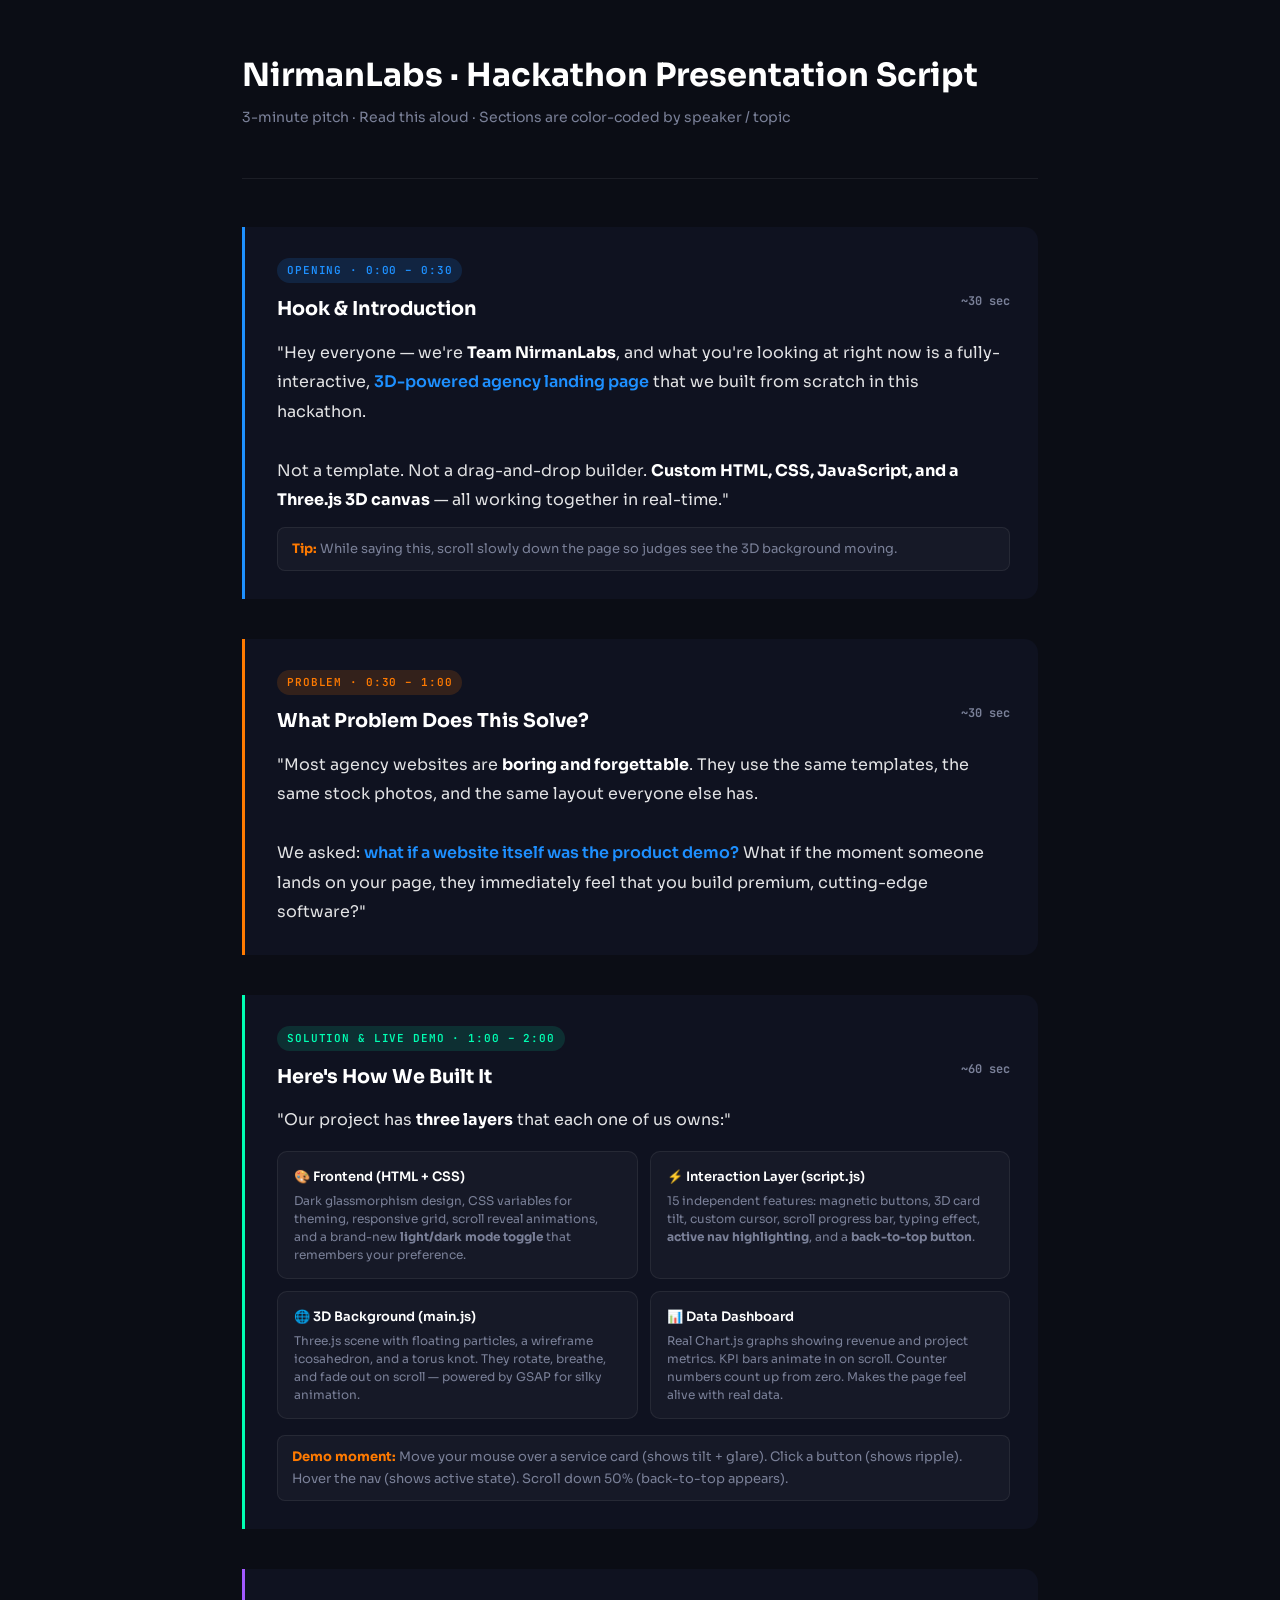
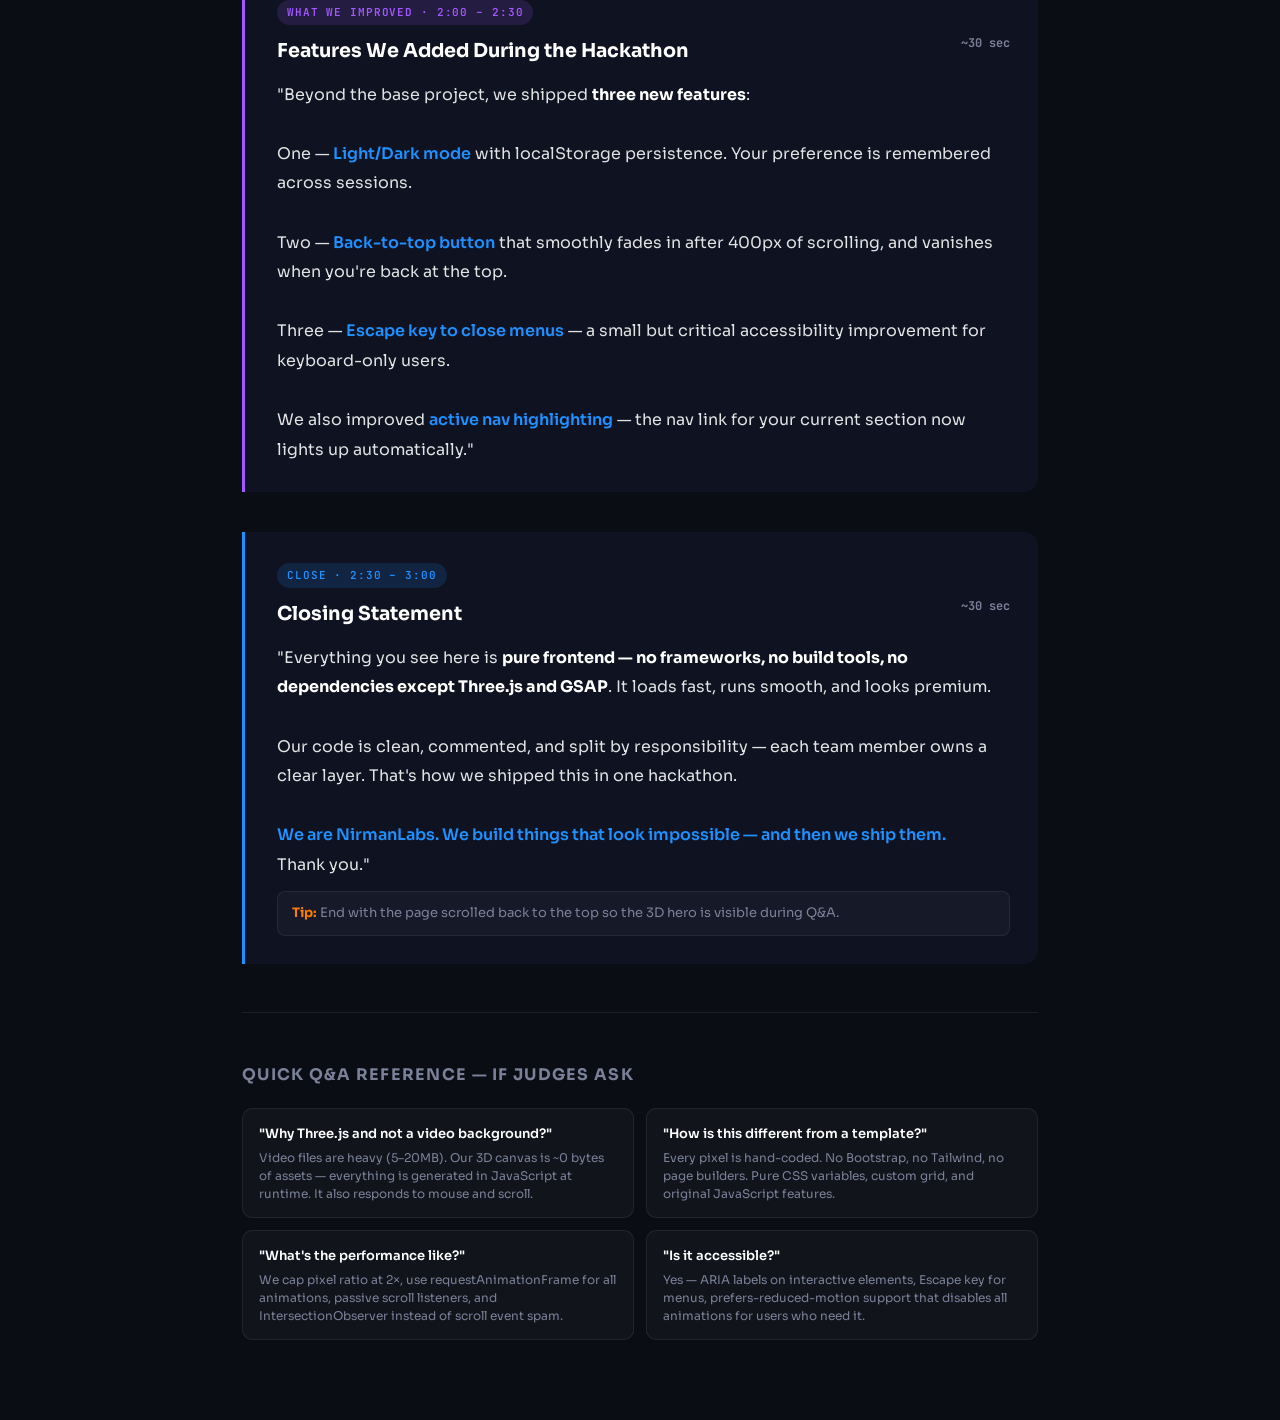
==== Presentation.html @ 442a2f0d "Add files via upload This file is for explanation about our project that how it works" ====
<!DOCTYPE html>
<html lang="en">
<head>
<meta charset="UTF-8"/>
<title>NirmanLabs – Hackathon Presentation Script</title>
<style>
  @import url('https://fonts.googleapis.com/css2?family=Sora:wght@400;600;700&family=JetBrains+Mono:wght@400;600&display=swap');
  :root {
    --blue: #1e90ff; --orange: #ff7a00; --green: #00ffb3;
    --bg: #0b0d15; --card: #0f1220; --text: #e8eaf6; --muted: #7a8098;
    --border: rgba(255,255,255,0.07);
  }
  * { box-sizing: border-box; margin: 0; padding: 0; }
  body { background: var(--bg); color: var(--text); font-family: 'Sora', sans-serif;
    max-width: 860px; margin: 0 auto; padding: 48px 32px 80px; line-height: 1.7; }

  h1 { font-size: 2rem; font-weight: 700; color: #fff; margin-bottom: 4px; }
  .subtitle { color: var(--muted); font-size: 14px; margin-bottom: 48px; }

  .section { margin-bottom: 40px; border-left: 3px solid var(--blue);
    padding: 28px 28px 28px 32px; background: var(--card);
    border-radius: 0 14px 14px 0; position: relative; }
  .section.orange { border-color: var(--orange); }
  .section.green  { border-color: var(--green);  }
  .section.purple { border-color: #a259ff; }

  .tag { display: inline-block; font-family: 'JetBrains Mono', monospace;
    font-size: 11px; font-weight: 600; letter-spacing: 0.08em; text-transform: uppercase;
    padding: 3px 10px; border-radius: 99px; margin-bottom: 10px; }
  .tag.blue   { background: rgba(30,144,255,0.15); color: var(--blue); }
  .tag.orange { background: rgba(255,122,0,0.15);  color: var(--orange); }
  .tag.green  { background: rgba(0,255,179,0.12);  color: var(--green); }
  .tag.purple { background: rgba(162,89,255,0.15); color: #a259ff; }

  h2 { font-size: 1.2rem; font-weight: 700; color: #fff; margin-bottom: 12px; }

  .script-text { font-size: 16px; color: rgba(255,255,255,0.88); line-height: 1.85; }
  .script-text strong { color: #fff; }
  .script-text em { color: var(--blue); font-style: normal; font-weight: 600; }

  .note { font-size: 13px; color: var(--muted); margin-top: 12px;
    padding: 10px 14px; background: rgba(255,255,255,0.03);
    border-radius: 8px; border: 1px solid var(--border); }
  .note b { color: var(--orange); }

  .feature-grid { display: grid; grid-template-columns: 1fr 1fr; gap: 12px; margin-top: 16px; }
  .feature-item { background: rgba(255,255,255,0.03); border: 1px solid var(--border);
    border-radius: 10px; padding: 14px 16px; }
  .feature-item .fi-title { font-size: 13px; font-weight: 600; color: #fff; margin-bottom: 4px; }
  .feature-item .fi-desc  { font-size: 12px; color: var(--muted); line-height: 1.5; }
  .fi-num { font-family: 'JetBrains Mono', monospace; font-size: 11px;
    color: var(--blue); margin-right: 6px; }

  .divider { border: none; border-top: 1px solid var(--border); margin: 48px 0; }

  .timing { font-family: 'JetBrains Mono', monospace; font-size: 12px;
    color: var(--muted); float: right; margin-top: -2px; }

  @media print {
    body { background: white; color: #111; max-width: 100%; padding: 20px; }
    .section { background: #f8f8f8; border-radius: 0; }
    .tag.blue   { background: #dbeafe; color: #1d4ed8; }
    .tag.orange { background: #fef3c7; color: #92400e; }
    .script-text { color: #222; }
    .note { background: #f0f0f0; color: #555; }
    .feature-item { background: #f4f4f4; }
    h1, h2 { color: #111; }
  }
</style>
</head>
<body>

<h1>NirmanLabs · Hackathon Presentation Script</h1>
<p class="subtitle">3-minute pitch · Read this aloud · Sections are color-coded by speaker / topic</p>

<hr class="divider"/>

<!-- INTRO -->
<div class="section">
  <span class="tag blue">Opening · 0:00 – 0:30</span>
  <h2>Hook & Introduction <span class="timing">~30 sec</span></h2>
  <p class="script-text">
    "Hey everyone — we're <strong>Team NirmanLabs</strong>, and what you're looking at right now is 
    a fully-interactive, <em>3D-powered agency landing page</em> that we built from scratch in this hackathon.<br/><br/>
    Not a template. Not a drag-and-drop builder. 
    <strong>Custom HTML, CSS, JavaScript, and a Three.js 3D canvas</strong> — all working together in real-time."
  </p>
  <p class="note"><b>Tip:</b> While saying this, scroll slowly down the page so judges see the 3D background moving.</p>
</div>

<!-- PROBLEM -->
<div class="section orange">
  <span class="tag orange">Problem · 0:30 – 1:00</span>
  <h2>What Problem Does This Solve? <span class="timing">~30 sec</span></h2>
  <p class="script-text">
    "Most agency websites are <strong>boring and forgettable</strong>. They use the same templates, 
    the same stock photos, and the same layout everyone else has.<br/><br/>
    We asked: <em>what if a website itself was the product demo?</em> What if the 
    moment someone lands on your page, they immediately feel that you build premium, 
    cutting-edge software?"
  </p>
</div>

<!-- SOLUTION / DEMO -->
<div class="section green">
  <span class="tag green">Solution & Live Demo · 1:00 – 2:00</span>
  <h2>Here's How We Built It <span class="timing">~60 sec</span></h2>
  <p class="script-text">
    "Our project has <strong>three layers</strong> that each one of us owns:"
  </p>

  <div class="feature-grid" style="margin-top:16px;">
    <div class="feature-item">
      <div class="fi-title">🎨 Frontend (HTML + CSS)</div>
      <div class="fi-desc">Dark glassmorphism design, CSS variables for theming, 
        responsive grid, scroll reveal animations, and a brand-new <strong>light/dark mode toggle</strong> 
        that remembers your preference.</div>
    </div>
    <div class="feature-item">
      <div class="fi-title">⚡ Interaction Layer (script.js)</div>
      <div class="fi-desc">15 independent features: magnetic buttons, 3D card tilt, 
        custom cursor, scroll progress bar, typing effect, 
        <strong>active nav highlighting</strong>, and a <strong>back-to-top button</strong>.</div>
    </div>
    <div class="feature-item">
      <div class="fi-title">🌐 3D Background (main.js)</div>
      <div class="fi-desc">Three.js scene with floating particles, a wireframe 
        icosahedron, and a torus knot. They rotate, breathe, and fade out 
        on scroll — powered by GSAP for silky animation.</div>
    </div>
    <div class="feature-item">
      <div class="fi-title">📊 Data Dashboard</div>
      <div class="fi-desc">Real Chart.js graphs showing revenue and project metrics. 
        KPI bars animate in on scroll. Counter numbers count up from zero. 
        Makes the page feel alive with real data.</div>
    </div>
  </div>

  <p class="note" style="margin-top:16px;"><b>Demo moment:</b> Move your mouse over a service card (shows tilt + glare). 
    Click a button (shows ripple). Hover the nav (shows active state). Scroll down 50% (back-to-top appears).</p>
</div>

<!-- NEW FEATURES -->
<div class="section purple">
  <span class="tag purple">What We Improved · 2:00 – 2:30</span>
  <h2>Features We Added During the Hackathon <span class="timing">~30 sec</span></h2>
  <p class="script-text">
    "Beyond the base project, we shipped <strong>three new features</strong>:<br/><br/>
    One — <em>Light/Dark mode</em> with localStorage persistence. Your preference is remembered across sessions.<br/><br/>
    Two — <em>Back-to-top button</em> that smoothly fades in after 400px of scrolling, and vanishes when you're back at the top.<br/><br/>
    Three — <em>Escape key to close menus</em> — a small but critical accessibility improvement for keyboard-only users.<br/><br/>
    We also improved <em>active nav highlighting</em> — the nav link for your current section now lights up automatically."
  </p>
</div>

<!-- CLOSING -->
<div class="section">
  <span class="tag blue">Close · 2:30 – 3:00</span>
  <h2>Closing Statement <span class="timing">~30 sec</span></h2>
  <p class="script-text">
    "Everything you see here is <strong>pure frontend — no frameworks, no build tools, no dependencies 
    except Three.js and GSAP</strong>. It loads fast, runs smooth, and looks premium.<br/><br/>
    Our code is clean, commented, and split by responsibility — each team member owns a clear layer. 
    That's how we shipped this in one hackathon.<br/><br/>
    <em>We are NirmanLabs. We build things that look impossible — and then we ship them.</em><br/>
    Thank you."
  </p>
  <p class="note"><b>Tip:</b> End with the page scrolled back to the top so the 3D hero is visible during Q&amp;A.</p>
</div>

<hr class="divider"/>

<!-- QUICK REFERENCE -->
<div style="margin-top:8px;">
  <h2 style="color:#fff; margin-bottom:20px; font-size:1rem; text-transform:uppercase; letter-spacing:0.08em; color:var(--muted);">
    Quick Q&amp;A Reference — if judges ask
  </h2>
  <div class="feature-grid">
    <div class="feature-item">
      <div class="fi-title">"Why Three.js and not a video background?"</div>
      <div class="fi-desc">Video files are heavy (5–20MB). Our 3D canvas is ~0 bytes of assets — 
        everything is generated in JavaScript at runtime. It also responds to mouse and scroll.</div>
    </div>
    <div class="feature-item">
      <div class="fi-title">"How is this different from a template?"</div>
      <div class="fi-desc">Every pixel is hand-coded. No Bootstrap, no Tailwind, no page builders. 
        Pure CSS variables, custom grid, and original JavaScript features.</div>
    </div>
    <div class="feature-item">
      <div class="fi-title">"What's the performance like?"</div>
      <div class="fi-desc">We cap pixel ratio at 2×, use requestAnimationFrame for all animations, 
        passive scroll listeners, and IntersectionObserver instead of scroll event spam.</div>
    </div>
    <div class="feature-item">
      <div class="fi-title">"Is it accessible?"</div>
      <div class="fi-desc">Yes — ARIA labels on interactive elements, Escape key for menus, 
        prefers-reduced-motion support that disables all animations for users who need it.</div>
    </div>
  </div>
</div>

</body>
</html>
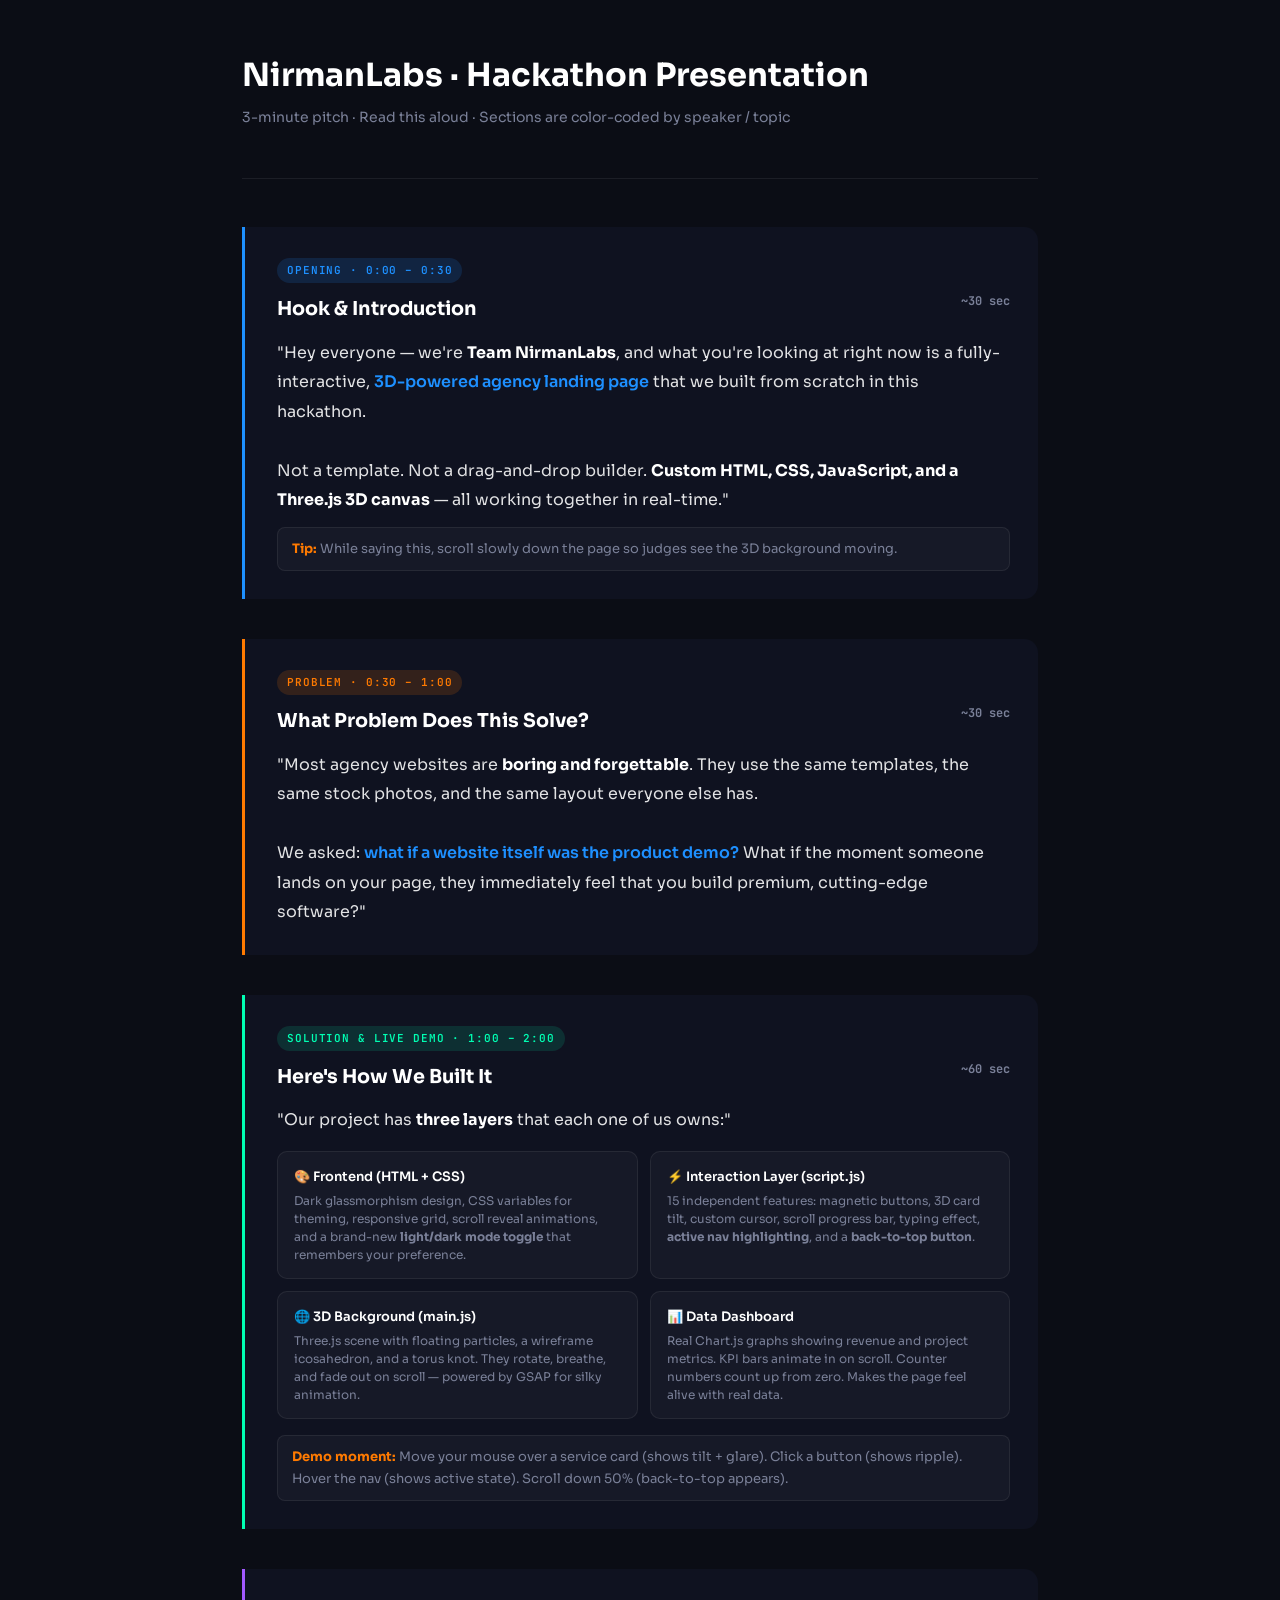
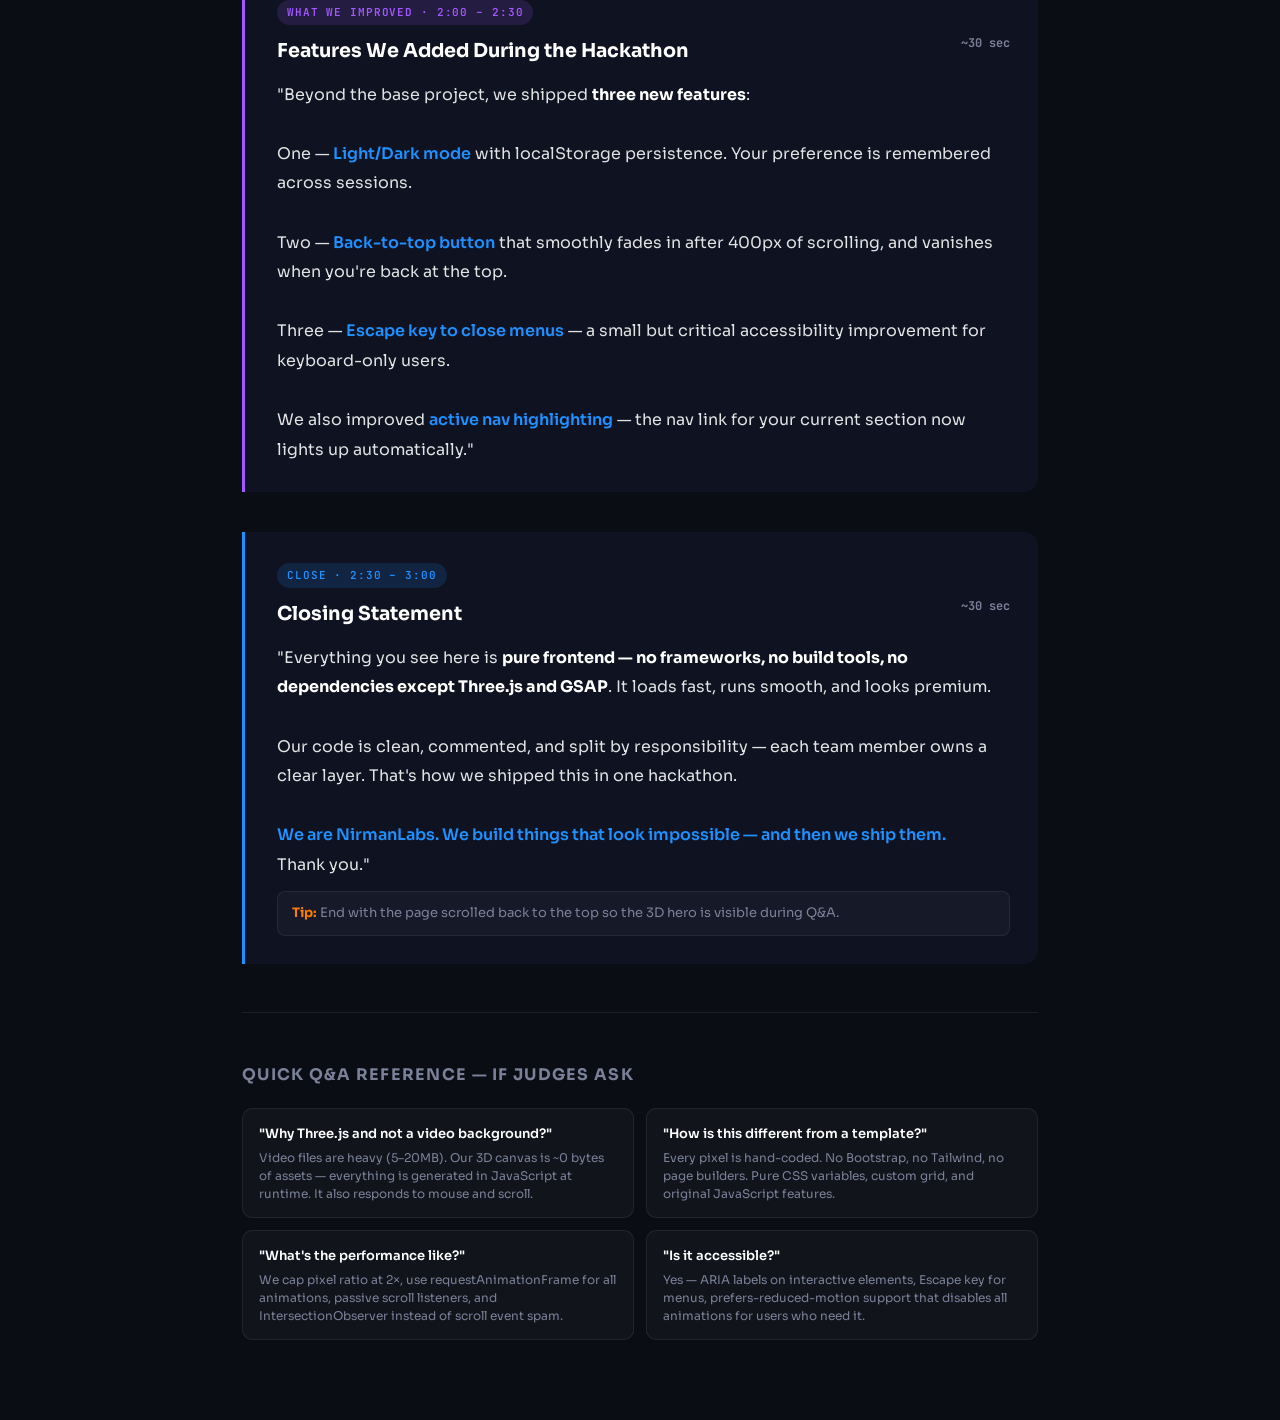
==== commit 2fa30dba: "Update title in Presentation.html" ====
--- a/Presentation.html
+++ b/Presentation.html
@@ -2,7 +2,7 @@
 <html lang="en">
 <head>
 <meta charset="UTF-8"/>
-<title>NirmanLabs – Hackathon Presentation Script</title>
+<title>NirmanLabs – Hackathon Presentation</title>
 <style>
   @import url('https://fonts.googleapis.com/css2?family=Sora:wght@400;600;700&family=JetBrains+Mono:wght@400;600&display=swap');
   :root {
@@ -70,7 +70,7 @@
 </head>
 <body>
 
-<h1>NirmanLabs · Hackathon Presentation Script</h1>
+<h1>NirmanLabs · Hackathon Presentation</h1>
 <p class="subtitle">3-minute pitch · Read this aloud · Sections are color-coded by speaker / topic</p>
 
 <hr class="divider"/>
